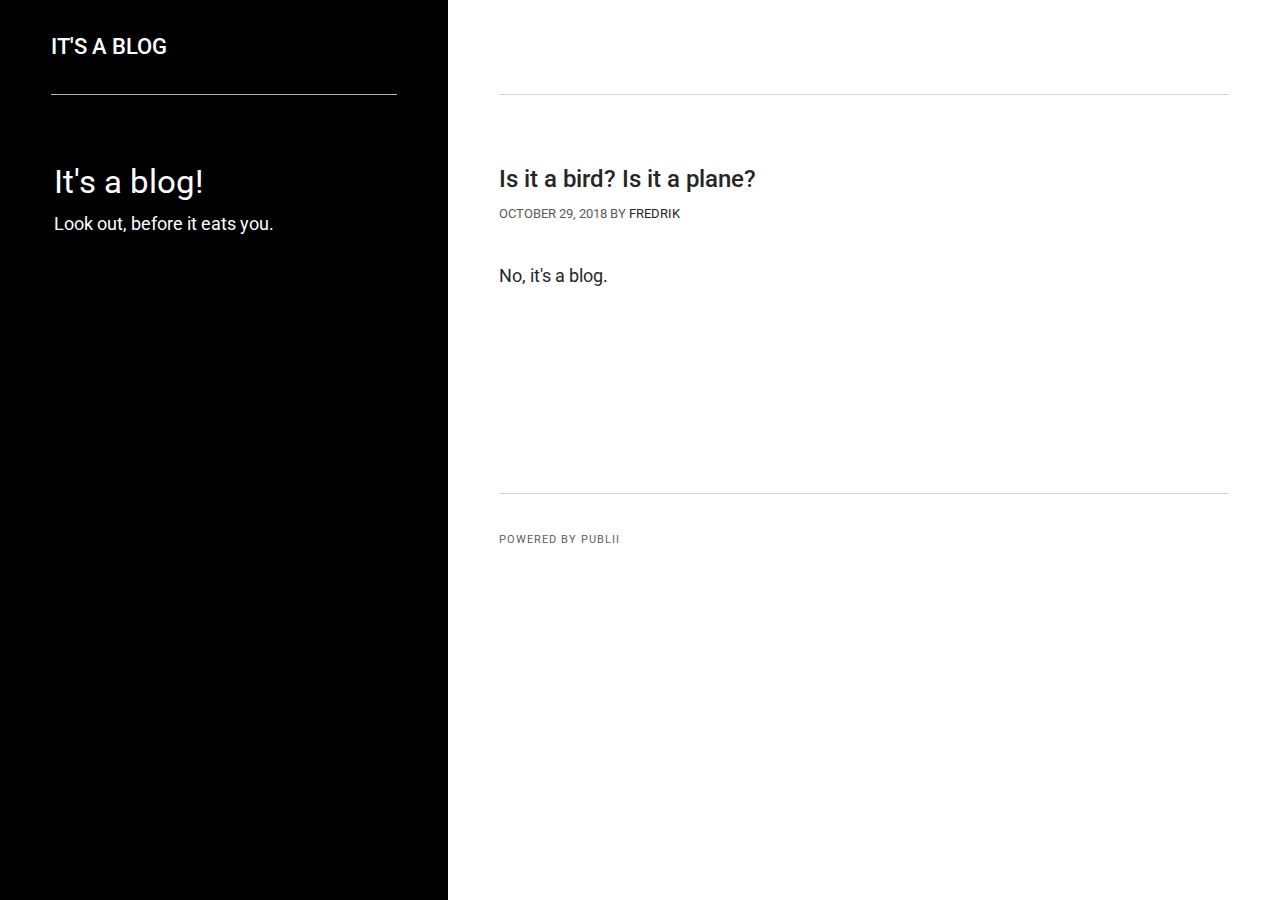
==== index.html @ d2c7bd65 "Updated from Publii" ====
<!DOCTYPE html><html lang="en"><head><meta charset="utf-8"><meta http-equiv="X-UA-Compatible" content="IE=edge"><meta name="viewport" content="width=device-width,initial-scale=1"><title>My blog - It&#x27;s a blog</title><meta name="robots" content="noindex,nofollow"><meta name="generator" content="Publii Open-Source CMS for Static Site"><link rel="amphtml" href="https://barris.github.io/itsablog/amp/"><link type="application/atom+xml" rel="alternate" href="https://barris.github.io/itsablog/feed.xml"><meta property="og:title" content="My blog - It's a blog"><meta property="og:site_name" content="My blog - It's a blog"><meta property="og:description" content=""><meta property="og:url" content="https://barris.github.io/itsablog/"><meta property="og:type" content="website"><link rel="preconnect" href="https://fonts.gstatic.com/" crossorigin><link href="https://fonts.googleapis.com/css?family=Roboto:400,500" rel="stylesheet"><link rel="stylesheet" href="https://barris.github.io/itsablog/assets/css/style.css?v=dab53b03d83ace3270810db005a2e58d"><script type="application/ld+json">{"@context":"http://schema.org","@type":"Organization","name":"It's a blog","url":"https://barris.github.io/itsablog"}</script><script async src="https://barris.github.io/itsablog/assets/js/lazysizes.min.js?v=1239f0aa630e2933ace7c34a24b07984"></script><script>(function(h,o,t,j,a,r){
        h.hj=h.hj||function(){(h.hj.q=h.hj.q||[]).push(arguments)};
        h._hjSettings={hjid:1068604,hjsv:6};
        a=o.getElementsByTagName('head')[0];
        r=o.createElement('script');r.async=1;
        r.src=t+h._hjSettings.hjid+j+h._hjSettings.hjsv;
        a.appendChild(r);
    })(window,document,'https://static.hotjar.com/c/hotjar-','.js?sv=');</script></head><body><div class="container"><nav class="menu"><ul class="navbar__menu"></ul><button class="menu__close js-menu__close">Close</button></nav><div class="content js-content"><header><div class="top"><a class="logo" href="https://barris.github.io/itsablog">It&#x27;s a blog</a></div><div class="top top--right is-sticky"></div></header><main class="main"><section class="main__left"><header><h1>It's a blog!</h1><p>Look out, before it eats you.</p></header></section><div class="main__right category"><div><article><header><h2><a href="https://barris.github.io/itsablog/is-it-a-bird-is-it-a-plane/">Is it a bird? Is it a plane?</a></h2><p class="post__meta"><time datetime="2018-10-29T11:16">October 29, 2018 </time>by <a href="https://barris.github.io/itsablog/authors/fredrik/" title="Fredrik">Fredrik</a></p></header><p>No, it's a blog.</p></article></div></div></main><footer class="footer"><div class="footer__copyright">Powered by Publii</div></footer></div></div><script defer="defer" src="https://code.jquery.com/jquery-3.2.1.slim.min.js" integrity="sha256-k2WSCIexGzOj3Euiig+TlR8gA0EmPjuc79OEeY5L45g=" crossorigin="anonymous"></script><script defer="defer" src="https://barris.github.io/itsablog/assets/js/scripts.min.js?v=26d3bc49d3a07b5c3737fd74ea1ba4d4"></script></body></html>
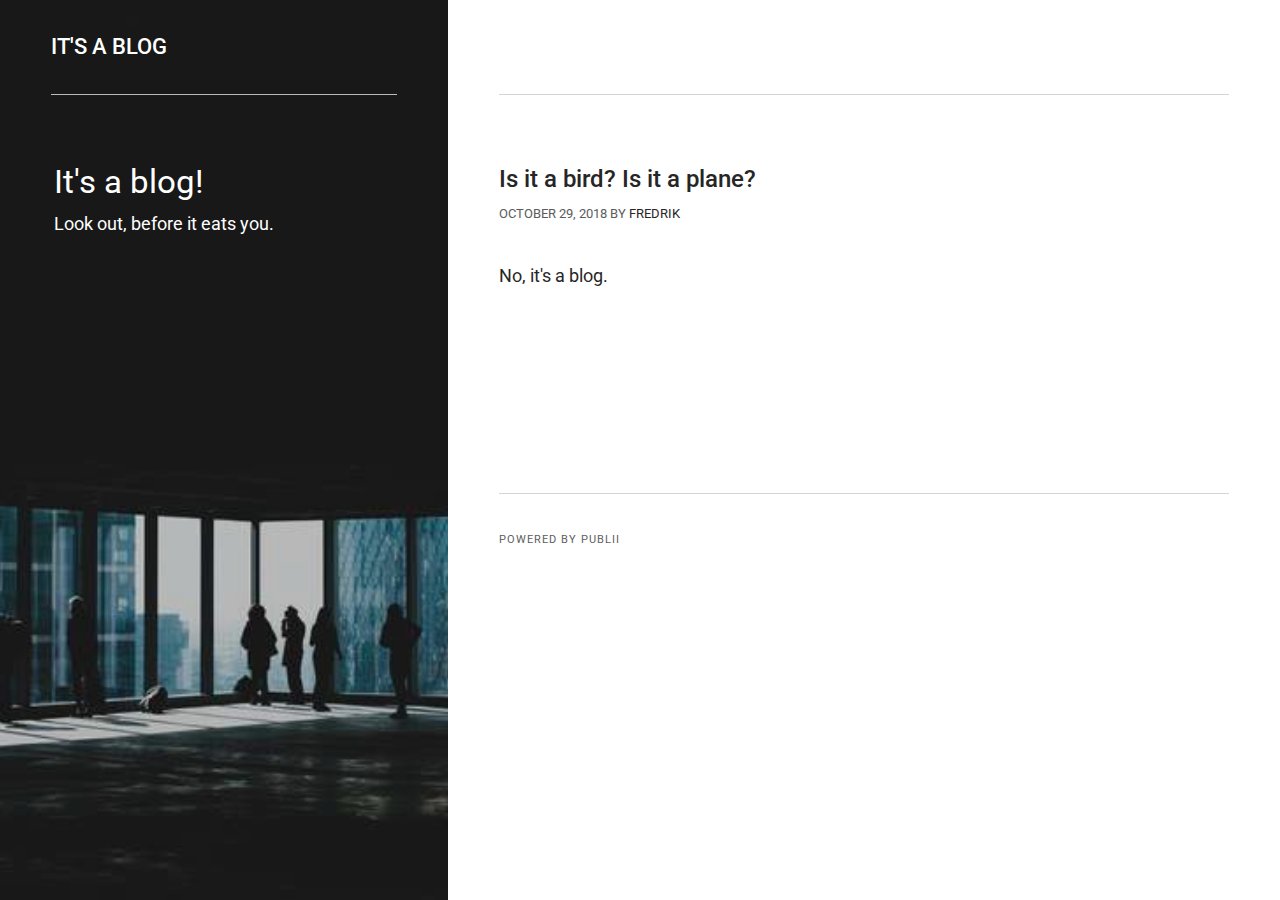
==== commit 9fd6c0e5: "Updated from Publii" ====
--- a/index.html
+++ b/index.html
@@ -5,4 +5,4 @@
         r=o.createElement('script');r.async=1;
         r.src=t+h._hjSettings.hjid+j+h._hjSettings.hjsv;
         a.appendChild(r);
-    })(window,document,'https://static.hotjar.com/c/hotjar-','.js?sv=');</script></head><body><div class="container"><nav class="menu"><ul class="navbar__menu"></ul><button class="menu__close js-menu__close">Close</button></nav><div class="content js-content"><header><div class="top"><a class="logo" href="https://barris.github.io/itsablog">It&#x27;s a blog</a></div><div class="top top--right is-sticky"></div></header><main class="main"><section class="main__left"><header><h1>It's a blog!</h1><p>Look out, before it eats you.</p></header></section><div class="main__right category"><div><article><header><h2><a href="https://barris.github.io/itsablog/is-it-a-bird-is-it-a-plane/">Is it a bird? Is it a plane?</a></h2><p class="post__meta"><time datetime="2018-10-29T11:16">October 29, 2018 </time>by <a href="https://barris.github.io/itsablog/authors/fredrik/" title="Fredrik">Fredrik</a></p></header><p>No, it's a blog.</p></article></div></div></main><footer class="footer"><div class="footer__copyright">Powered by Publii</div></footer></div></div><script defer="defer" src="https://code.jquery.com/jquery-3.2.1.slim.min.js" integrity="sha256-k2WSCIexGzOj3Euiig+TlR8gA0EmPjuc79OEeY5L45g=" crossorigin="anonymous"></script><script defer="defer" src="https://barris.github.io/itsablog/assets/js/scripts.min.js?v=26d3bc49d3a07b5c3737fd74ea1ba4d4"></script></body></html>+    })(window,document,'https://static.hotjar.com/c/hotjar-','.js?sv=');</script></head><body><div class="container"><nav class="menu"><ul class="navbar__menu"></ul><button class="menu__close js-menu__close">Close</button></nav><div class="content js-content"><header><div class="top"><a class="logo" href="https://barris.github.io/itsablog">It&#x27;s a blog</a></div><div class="top top--right is-sticky"></div></header><main class="main"><section class="main__left"><div class="hero"><img src="https://barris.github.io/itsablog/media/website/aaron-betts-1102572-unsplash.jpg" srcset="https://barris.github.io/itsablog/media/website/responsive/aaron-betts-1102572-unsplash-xs.jpg 300w, https://barris.github.io/itsablog/media/website/responsive/aaron-betts-1102572-unsplash-sm.jpg 480w, https://barris.github.io/itsablog/media/website/responsive/aaron-betts-1102572-unsplash-md.jpg 768w, https://barris.github.io/itsablog/media/website/responsive/aaron-betts-1102572-unsplash-lg.jpg 1024w, https://barris.github.io/itsablog/media/website/responsive/aaron-betts-1102572-unsplash-xl.jpg 1280w, https://barris.github.io/itsablog/media/website/responsive/aaron-betts-1102572-unsplash-2xl.jpg 1600w" sizes="(min-width: 61.3125em) 50vw, 100vw" alt=""></div><header><h1>It's a blog!</h1><p>Look out, before it eats you.</p></header></section><div class="main__right category"><div><article><header><h2><a href="https://barris.github.io/itsablog/is-it-a-bird-is-it-a-plane/">Is it a bird? Is it a plane?</a></h2><p class="post__meta"><time datetime="2018-10-29T11:16">October 29, 2018 </time>by <a href="https://barris.github.io/itsablog/authors/fredrik/" title="Fredrik">Fredrik</a></p></header><p>No, it's a blog.</p></article></div></div></main><footer class="footer"><div class="footer__copyright">Powered by Publii</div></footer></div></div><script defer="defer" src="https://code.jquery.com/jquery-3.2.1.slim.min.js" integrity="sha256-k2WSCIexGzOj3Euiig+TlR8gA0EmPjuc79OEeY5L45g=" crossorigin="anonymous"></script><script defer="defer" src="https://barris.github.io/itsablog/assets/js/scripts.min.js?v=26d3bc49d3a07b5c3737fd74ea1ba4d4"></script></body></html>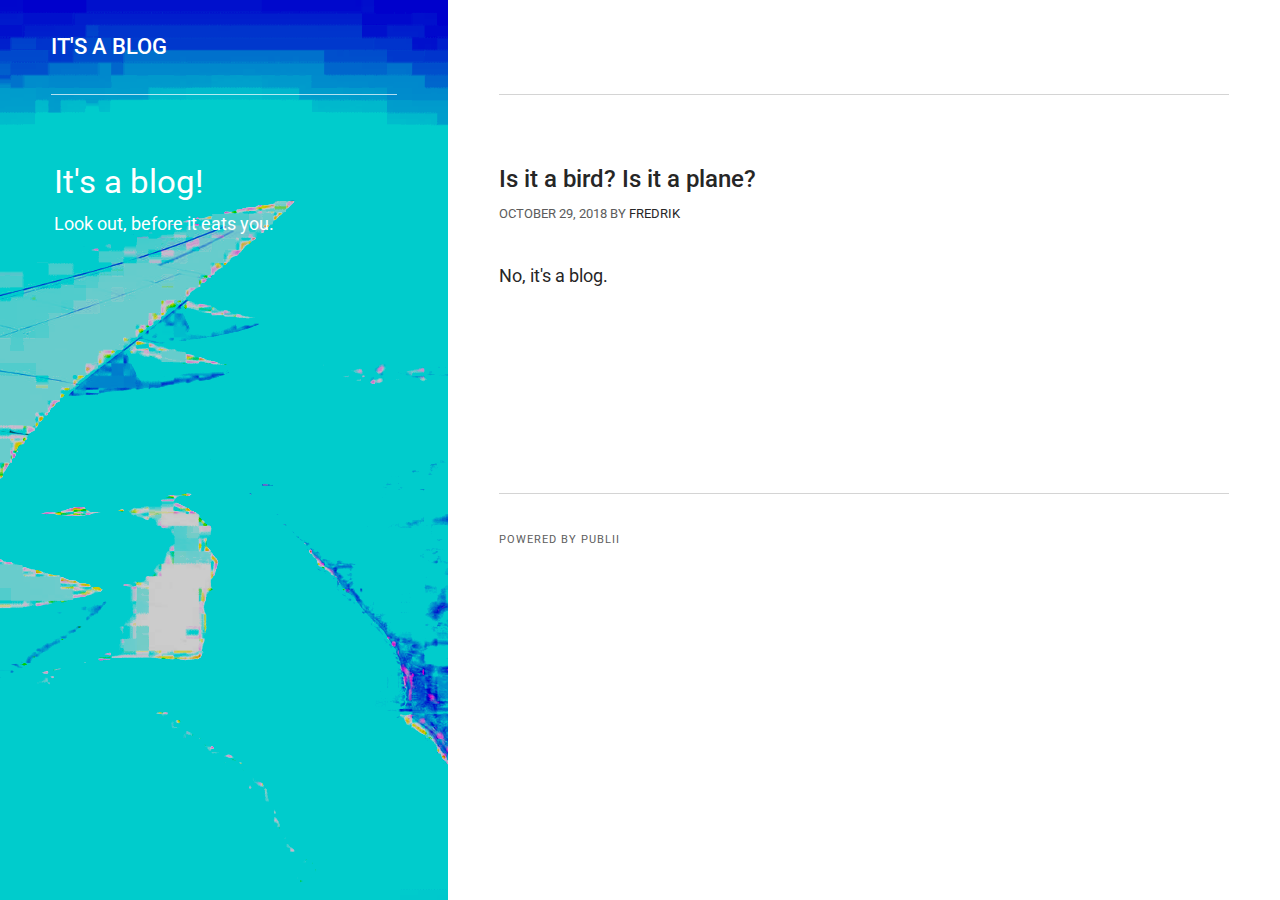
==== commit 61426d01: "Updated from Publii" ====
--- a/index.html
+++ b/index.html
@@ -5,4 +5,4 @@
         r=o.createElement('script');r.async=1;
         r.src=t+h._hjSettings.hjid+j+h._hjSettings.hjsv;
         a.appendChild(r);
-    })(window,document,'https://static.hotjar.com/c/hotjar-','.js?sv=');</script></head><body><div class="container"><nav class="menu"><ul class="navbar__menu"></ul><button class="menu__close js-menu__close">Close</button></nav><div class="content js-content"><header><div class="top"><a class="logo" href="https://barris.github.io/itsablog">It&#x27;s a blog</a></div><div class="top top--right is-sticky"></div></header><main class="main"><section class="main__left"><div class="hero"><img src="https://barris.github.io/itsablog/media/website/aaron-betts-1102572-unsplash.jpg" srcset="https://barris.github.io/itsablog/media/website/responsive/aaron-betts-1102572-unsplash-xs.jpg 300w, https://barris.github.io/itsablog/media/website/responsive/aaron-betts-1102572-unsplash-sm.jpg 480w, https://barris.github.io/itsablog/media/website/responsive/aaron-betts-1102572-unsplash-md.jpg 768w, https://barris.github.io/itsablog/media/website/responsive/aaron-betts-1102572-unsplash-lg.jpg 1024w, https://barris.github.io/itsablog/media/website/responsive/aaron-betts-1102572-unsplash-xl.jpg 1280w, https://barris.github.io/itsablog/media/website/responsive/aaron-betts-1102572-unsplash-2xl.jpg 1600w" sizes="(min-width: 61.3125em) 50vw, 100vw" alt=""></div><header><h1>It's a blog!</h1><p>Look out, before it eats you.</p></header></section><div class="main__right category"><div><article><header><h2><a href="https://barris.github.io/itsablog/is-it-a-bird-is-it-a-plane/">Is it a bird? Is it a plane?</a></h2><p class="post__meta"><time datetime="2018-10-29T11:16">October 29, 2018 </time>by <a href="https://barris.github.io/itsablog/authors/fredrik/" title="Fredrik">Fredrik</a></p></header><p>No, it's a blog.</p></article></div></div></main><footer class="footer"><div class="footer__copyright">Powered by Publii</div></footer></div></div><script defer="defer" src="https://code.jquery.com/jquery-3.2.1.slim.min.js" integrity="sha256-k2WSCIexGzOj3Euiig+TlR8gA0EmPjuc79OEeY5L45g=" crossorigin="anonymous"></script><script defer="defer" src="https://barris.github.io/itsablog/assets/js/scripts.min.js?v=26d3bc49d3a07b5c3737fd74ea1ba4d4"></script></body></html>+    })(window,document,'https://static.hotjar.com/c/hotjar-','.js?sv=');</script></head><body><div class="container"><nav class="menu"><ul class="navbar__menu"></ul><button class="menu__close js-menu__close">Close</button></nav><div class="content js-content"><header><div class="top"><a class="logo" href="https://barris.github.io/itsablog">It&#x27;s a blog</a></div><div class="top top--right is-sticky"></div></header><main class="main"><section class="main__left"><div class="hero"><img src="https://barris.github.io/itsablog/media/website/simon-maage-575413-unsplash.jpg" srcset="https://barris.github.io/itsablog/media/website/responsive/simon-maage-575413-unsplash-xs.jpg 300w, https://barris.github.io/itsablog/media/website/responsive/simon-maage-575413-unsplash-sm.jpg 480w, https://barris.github.io/itsablog/media/website/responsive/simon-maage-575413-unsplash-md.jpg 768w, https://barris.github.io/itsablog/media/website/responsive/simon-maage-575413-unsplash-lg.jpg 1024w, https://barris.github.io/itsablog/media/website/responsive/simon-maage-575413-unsplash-xl.jpg 1280w, https://barris.github.io/itsablog/media/website/responsive/simon-maage-575413-unsplash-2xl.jpg 1600w" sizes="(min-width: 61.3125em) 50vw, 100vw" alt=""></div><header><h1>It's a blog!</h1><p>Look out, before it eats you.</p></header></section><div class="main__right category"><div><article><header><h2><a href="https://barris.github.io/itsablog/is-it-a-bird-is-it-a-plane/">Is it a bird? Is it a plane?</a></h2><p class="post__meta"><time datetime="2018-10-29T11:16">October 29, 2018 </time>by <a href="https://barris.github.io/itsablog/authors/fredrik/" title="Fredrik">Fredrik</a></p></header><p>No, it's a blog.</p></article></div></div></main><footer class="footer"><div class="footer__copyright">Powered by Publii</div></footer></div></div><script defer="defer" src="https://code.jquery.com/jquery-3.2.1.slim.min.js" integrity="sha256-k2WSCIexGzOj3Euiig+TlR8gA0EmPjuc79OEeY5L45g=" crossorigin="anonymous"></script><script defer="defer" src="https://barris.github.io/itsablog/assets/js/scripts.min.js?v=26d3bc49d3a07b5c3737fd74ea1ba4d4"></script></body></html>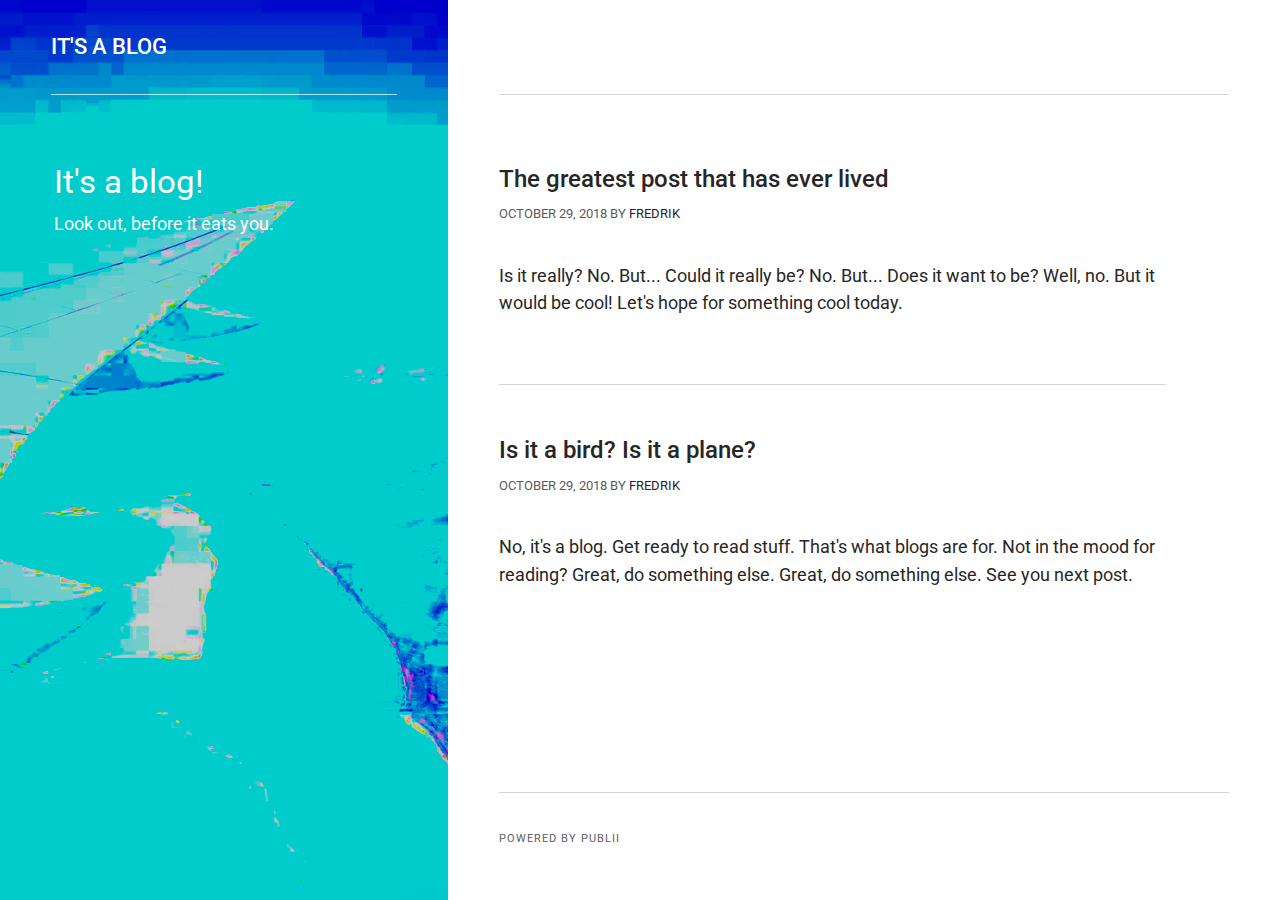
==== commit 2f66dc61: "Updated from Publii" ====
--- a/index.html
+++ b/index.html
@@ -1,8 +1,8 @@
-<!DOCTYPE html><html lang="en"><head><meta charset="utf-8"><meta http-equiv="X-UA-Compatible" content="IE=edge"><meta name="viewport" content="width=device-width,initial-scale=1"><title>My blog - It&#x27;s a blog</title><meta name="robots" content="noindex,nofollow"><meta name="generator" content="Publii Open-Source CMS for Static Site"><link rel="amphtml" href="https://barris.github.io/itsablog/amp/"><link type="application/atom+xml" rel="alternate" href="https://barris.github.io/itsablog/feed.xml"><meta property="og:title" content="My blog - It's a blog"><meta property="og:site_name" content="My blog - It's a blog"><meta property="og:description" content=""><meta property="og:url" content="https://barris.github.io/itsablog/"><meta property="og:type" content="website"><link rel="preconnect" href="https://fonts.gstatic.com/" crossorigin><link href="https://fonts.googleapis.com/css?family=Roboto:400,500" rel="stylesheet"><link rel="stylesheet" href="https://barris.github.io/itsablog/assets/css/style.css?v=dab53b03d83ace3270810db005a2e58d"><script type="application/ld+json">{"@context":"http://schema.org","@type":"Organization","name":"It's a blog","url":"https://barris.github.io/itsablog"}</script><script async src="https://barris.github.io/itsablog/assets/js/lazysizes.min.js?v=1239f0aa630e2933ace7c34a24b07984"></script><script>(function(h,o,t,j,a,r){
+<!DOCTYPE html><html lang="en"><head><meta charset="utf-8"><meta http-equiv="X-UA-Compatible" content="IE=edge"><meta name="viewport" content="width=device-width,initial-scale=1"><title>My blog - It&#x27;s a blog</title><meta name="robots" content="noindex,nofollow"><meta name="generator" content="Publii Open-Source CMS for Static Site"><link rel="amphtml" href="https://barris.github.io/itsablog/amp/"><link type="application/atom+xml" rel="alternate" href="https://barris.github.io/itsablog/feed.xml"><meta property="og:title" content="My blog - It's a blog"><meta property="og:site_name" content="My blog - It's a blog"><meta property="og:description" content=""><meta property="og:url" content="https://barris.github.io/itsablog/"><meta property="og:type" content="website"><link rel="preconnect" href="https://fonts.gstatic.com/" crossorigin><link href="https://fonts.googleapis.com/css?family=Roboto:400,500" rel="stylesheet"><link rel="stylesheet" href="https://barris.github.io/itsablog/assets/css/style.css?v=7dbe8b554c48e36a7910f6cd50629383"><script type="application/ld+json">{"@context":"http://schema.org","@type":"Organization","name":"It's a blog","url":"https://barris.github.io/itsablog"}</script><script async src="https://barris.github.io/itsablog/assets/js/lazysizes.min.js?v=1239f0aa630e2933ace7c34a24b07984"></script><script>(function(h,o,t,j,a,r){
         h.hj=h.hj||function(){(h.hj.q=h.hj.q||[]).push(arguments)};
         h._hjSettings={hjid:1068604,hjsv:6};
         a=o.getElementsByTagName('head')[0];
         r=o.createElement('script');r.async=1;
         r.src=t+h._hjSettings.hjid+j+h._hjSettings.hjsv;
         a.appendChild(r);
-    })(window,document,'https://static.hotjar.com/c/hotjar-','.js?sv=');</script></head><body><div class="container"><nav class="menu"><ul class="navbar__menu"></ul><button class="menu__close js-menu__close">Close</button></nav><div class="content js-content"><header><div class="top"><a class="logo" href="https://barris.github.io/itsablog">It&#x27;s a blog</a></div><div class="top top--right is-sticky"></div></header><main class="main"><section class="main__left"><div class="hero"><img src="https://barris.github.io/itsablog/media/website/simon-maage-575413-unsplash.jpg" srcset="https://barris.github.io/itsablog/media/website/responsive/simon-maage-575413-unsplash-xs.jpg 300w, https://barris.github.io/itsablog/media/website/responsive/simon-maage-575413-unsplash-sm.jpg 480w, https://barris.github.io/itsablog/media/website/responsive/simon-maage-575413-unsplash-md.jpg 768w, https://barris.github.io/itsablog/media/website/responsive/simon-maage-575413-unsplash-lg.jpg 1024w, https://barris.github.io/itsablog/media/website/responsive/simon-maage-575413-unsplash-xl.jpg 1280w, https://barris.github.io/itsablog/media/website/responsive/simon-maage-575413-unsplash-2xl.jpg 1600w" sizes="(min-width: 61.3125em) 50vw, 100vw" alt=""></div><header><h1>It's a blog!</h1><p>Look out, before it eats you.</p></header></section><div class="main__right category"><div><article><header><h2><a href="https://barris.github.io/itsablog/is-it-a-bird-is-it-a-plane/">Is it a bird? Is it a plane?</a></h2><p class="post__meta"><time datetime="2018-10-29T11:16">October 29, 2018 </time>by <a href="https://barris.github.io/itsablog/authors/fredrik/" title="Fredrik">Fredrik</a></p></header><p>No, it's a blog.</p></article></div></div></main><footer class="footer"><div class="footer__copyright">Powered by Publii</div></footer></div></div><script defer="defer" src="https://code.jquery.com/jquery-3.2.1.slim.min.js" integrity="sha256-k2WSCIexGzOj3Euiig+TlR8gA0EmPjuc79OEeY5L45g=" crossorigin="anonymous"></script><script defer="defer" src="https://barris.github.io/itsablog/assets/js/scripts.min.js?v=26d3bc49d3a07b5c3737fd74ea1ba4d4"></script></body></html>+    })(window,document,'https://static.hotjar.com/c/hotjar-','.js?sv=');</script></head><body><div class="container"><nav class="menu"><ul class="navbar__menu"></ul><button class="menu__close js-menu__close">Close</button></nav><div class="content js-content"><header><div class="top"><a class="logo" href="https://barris.github.io/itsablog">It&#x27;s a blog</a></div><div class="top top--right is-sticky"></div></header><main class="main"><section class="main__left"><div class="hero"><img src="https://barris.github.io/itsablog/media/website/simon-maage-575413-unsplash.jpg" srcset="https://barris.github.io/itsablog/media/website/responsive/simon-maage-575413-unsplash-xs.jpg 300w, https://barris.github.io/itsablog/media/website/responsive/simon-maage-575413-unsplash-sm.jpg 480w, https://barris.github.io/itsablog/media/website/responsive/simon-maage-575413-unsplash-md.jpg 768w, https://barris.github.io/itsablog/media/website/responsive/simon-maage-575413-unsplash-lg.jpg 1024w, https://barris.github.io/itsablog/media/website/responsive/simon-maage-575413-unsplash-xl.jpg 1280w, https://barris.github.io/itsablog/media/website/responsive/simon-maage-575413-unsplash-2xl.jpg 1600w" sizes="(min-width: 61.3125em) 50vw, 100vw" alt=""></div><header><h1>It's a blog!</h1><p>Look out, before it eats you.</p></header></section><div class="main__right category"><div><article><header><h2><a href="https://barris.github.io/itsablog/the-greatest-post-that-has-ever-lived/">The greatest post that has ever lived</a></h2><p class="post__meta"><time datetime="2018-10-29T12:18">October 29, 2018 </time>by <a href="https://barris.github.io/itsablog/authors/fredrik/" title="Fredrik">Fredrik</a></p></header><p>Is it really? No. But... Could it really be? No. But... Does it want to be? Well, no. But it would be cool! Let's hope for something cool today.</p></article><article><header><h2><a href="https://barris.github.io/itsablog/is-it-a-bird-is-it-a-plane/">Is it a bird? Is it a plane?</a></h2><p class="post__meta"><time datetime="2018-10-29T11:16">October 29, 2018 </time>by <a href="https://barris.github.io/itsablog/authors/fredrik/" title="Fredrik">Fredrik</a></p></header><p>No, it's a blog. Get ready to read stuff. That's what blogs are for. Not in the mood for reading? Great, do something else. Great, do something else. See you next post.</p></article></div></div></main><footer class="footer"><div class="footer__copyright">Powered by Publii</div></footer></div></div><script defer="defer" src="https://code.jquery.com/jquery-3.2.1.slim.min.js" integrity="sha256-k2WSCIexGzOj3Euiig+TlR8gA0EmPjuc79OEeY5L45g=" crossorigin="anonymous"></script><script defer="defer" src="https://barris.github.io/itsablog/assets/js/scripts.min.js?v=26d3bc49d3a07b5c3737fd74ea1ba4d4"></script></body></html>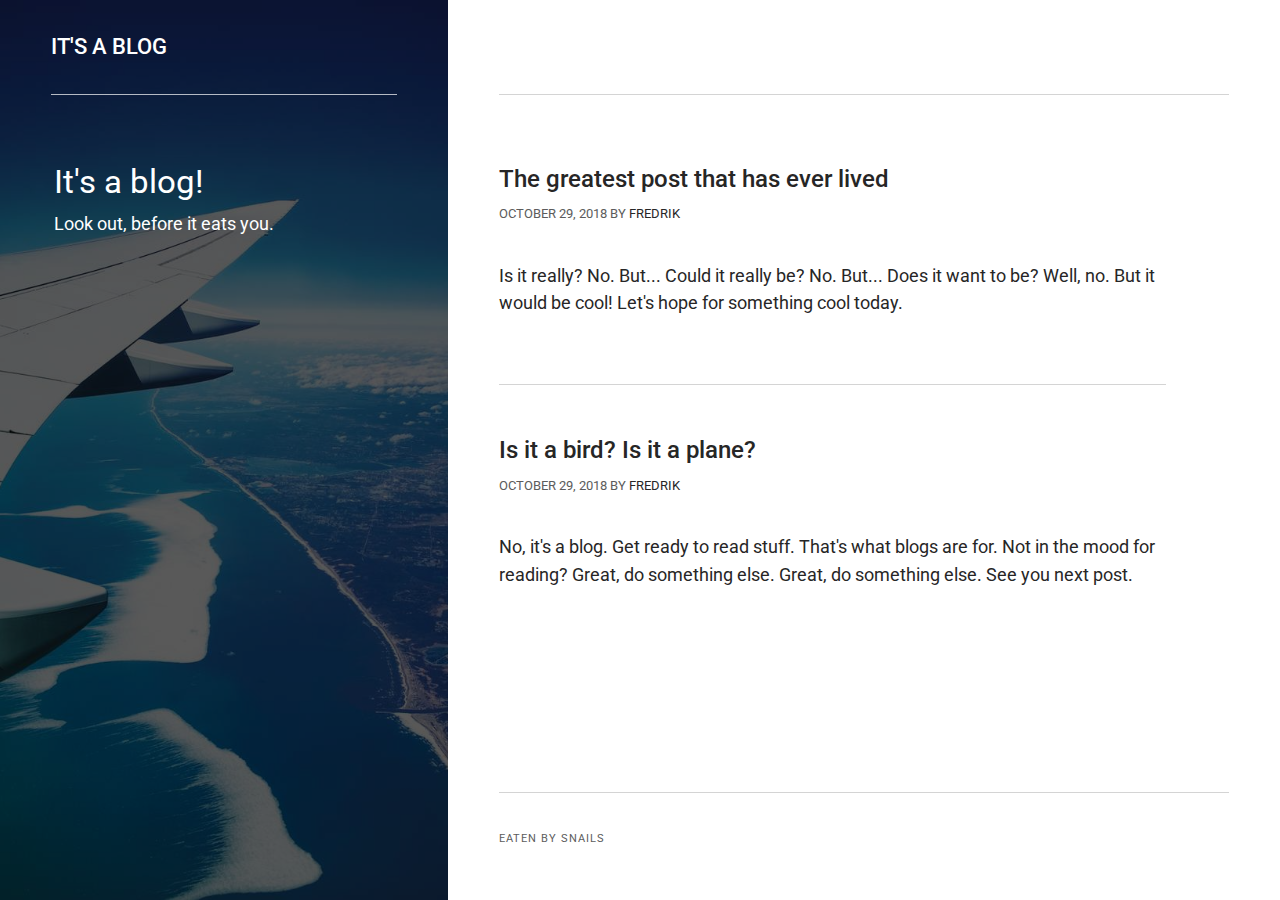
==== commit 82843ba2: "Updated from Publii" ====
--- a/index.html
+++ b/index.html
@@ -1,8 +1,8 @@
-<!DOCTYPE html><html lang="en"><head><meta charset="utf-8"><meta http-equiv="X-UA-Compatible" content="IE=edge"><meta name="viewport" content="width=device-width,initial-scale=1"><title>My blog - It&#x27;s a blog</title><meta name="robots" content="noindex,nofollow"><meta name="generator" content="Publii Open-Source CMS for Static Site"><link rel="amphtml" href="https://barris.github.io/itsablog/amp/"><link type="application/atom+xml" rel="alternate" href="https://barris.github.io/itsablog/feed.xml"><meta property="og:title" content="My blog - It's a blog"><meta property="og:site_name" content="My blog - It's a blog"><meta property="og:description" content=""><meta property="og:url" content="https://barris.github.io/itsablog/"><meta property="og:type" content="website"><link rel="preconnect" href="https://fonts.gstatic.com/" crossorigin><link href="https://fonts.googleapis.com/css?family=Roboto:400,500" rel="stylesheet"><link rel="stylesheet" href="https://barris.github.io/itsablog/assets/css/style.css?v=7dbe8b554c48e36a7910f6cd50629383"><script type="application/ld+json">{"@context":"http://schema.org","@type":"Organization","name":"It's a blog","url":"https://barris.github.io/itsablog"}</script><script async src="https://barris.github.io/itsablog/assets/js/lazysizes.min.js?v=1239f0aa630e2933ace7c34a24b07984"></script><script>(function(h,o,t,j,a,r){
+<!DOCTYPE html><html lang="en"><head><meta charset="utf-8"><meta http-equiv="X-UA-Compatible" content="IE=edge"><meta name="viewport" content="width=device-width,initial-scale=1"><title>My blog - It&#x27;s a blog</title><meta name="robots" content="noindex,nofollow"><meta name="generator" content="Publii Open-Source CMS for Static Site"><link rel="amphtml" href="https://barris.github.io/itsablog/amp/"><link type="application/atom+xml" rel="alternate" href="https://barris.github.io/itsablog/feed.xml"><meta property="og:title" content="My blog - It's a blog"><meta property="og:site_name" content="My blog - It's a blog"><meta property="og:description" content=""><meta property="og:url" content="https://barris.github.io/itsablog/"><meta property="og:type" content="website"><link rel="preconnect" href="https://fonts.gstatic.com/" crossorigin><link href="https://fonts.googleapis.com/css?family=Roboto:400,500" rel="stylesheet"><link rel="stylesheet" href="https://barris.github.io/itsablog/assets/css/style.css?v=d5ae4668098d812b1a0d141c1a2e9059"><script type="application/ld+json">{"@context":"http://schema.org","@type":"Organization","name":"It's a blog","url":"https://barris.github.io/itsablog"}</script><script async src="https://barris.github.io/itsablog/assets/js/lazysizes.min.js?v=1239f0aa630e2933ace7c34a24b07984"></script><script>(function(h,o,t,j,a,r){
         h.hj=h.hj||function(){(h.hj.q=h.hj.q||[]).push(arguments)};
         h._hjSettings={hjid:1068604,hjsv:6};
         a=o.getElementsByTagName('head')[0];
         r=o.createElement('script');r.async=1;
         r.src=t+h._hjSettings.hjid+j+h._hjSettings.hjsv;
         a.appendChild(r);
-    })(window,document,'https://static.hotjar.com/c/hotjar-','.js?sv=');</script></head><body><div class="container"><nav class="menu"><ul class="navbar__menu"></ul><button class="menu__close js-menu__close">Close</button></nav><div class="content js-content"><header><div class="top"><a class="logo" href="https://barris.github.io/itsablog">It&#x27;s a blog</a></div><div class="top top--right is-sticky"></div></header><main class="main"><section class="main__left"><div class="hero"><img src="https://barris.github.io/itsablog/media/website/simon-maage-575413-unsplash.jpg" srcset="https://barris.github.io/itsablog/media/website/responsive/simon-maage-575413-unsplash-xs.jpg 300w, https://barris.github.io/itsablog/media/website/responsive/simon-maage-575413-unsplash-sm.jpg 480w, https://barris.github.io/itsablog/media/website/responsive/simon-maage-575413-unsplash-md.jpg 768w, https://barris.github.io/itsablog/media/website/responsive/simon-maage-575413-unsplash-lg.jpg 1024w, https://barris.github.io/itsablog/media/website/responsive/simon-maage-575413-unsplash-xl.jpg 1280w, https://barris.github.io/itsablog/media/website/responsive/simon-maage-575413-unsplash-2xl.jpg 1600w" sizes="(min-width: 61.3125em) 50vw, 100vw" alt=""></div><header><h1>It's a blog!</h1><p>Look out, before it eats you.</p></header></section><div class="main__right category"><div><article><header><h2><a href="https://barris.github.io/itsablog/the-greatest-post-that-has-ever-lived/">The greatest post that has ever lived</a></h2><p class="post__meta"><time datetime="2018-10-29T12:18">October 29, 2018 </time>by <a href="https://barris.github.io/itsablog/authors/fredrik/" title="Fredrik">Fredrik</a></p></header><p>Is it really? No. But... Could it really be? No. But... Does it want to be? Well, no. But it would be cool! Let's hope for something cool today.</p></article><article><header><h2><a href="https://barris.github.io/itsablog/is-it-a-bird-is-it-a-plane/">Is it a bird? Is it a plane?</a></h2><p class="post__meta"><time datetime="2018-10-29T11:16">October 29, 2018 </time>by <a href="https://barris.github.io/itsablog/authors/fredrik/" title="Fredrik">Fredrik</a></p></header><p>No, it's a blog. Get ready to read stuff. That's what blogs are for. Not in the mood for reading? Great, do something else. Great, do something else. See you next post.</p></article></div></div></main><footer class="footer"><div class="footer__copyright">Powered by Publii</div></footer></div></div><script defer="defer" src="https://code.jquery.com/jquery-3.2.1.slim.min.js" integrity="sha256-k2WSCIexGzOj3Euiig+TlR8gA0EmPjuc79OEeY5L45g=" crossorigin="anonymous"></script><script defer="defer" src="https://barris.github.io/itsablog/assets/js/scripts.min.js?v=26d3bc49d3a07b5c3737fd74ea1ba4d4"></script></body></html>+    })(window,document,'https://static.hotjar.com/c/hotjar-','.js?sv=');</script></head><body><div class="container"><nav class="menu"><ul class="navbar__menu"></ul><button class="menu__close js-menu__close">Close</button></nav><div class="content js-content"><header><div class="top"><a class="logo" href="https://barris.github.io/itsablog">It&#x27;s a blog</a></div><div class="top top--right is-sticky"></div></header><main class="main"><section class="main__left"><div class="hero"><img src="https://barris.github.io/itsablog/media/website/simon-maage-575413-unsplash.jpg" srcset="https://barris.github.io/itsablog/media/website/responsive/simon-maage-575413-unsplash-xs.jpg 300w, https://barris.github.io/itsablog/media/website/responsive/simon-maage-575413-unsplash-sm.jpg 480w, https://barris.github.io/itsablog/media/website/responsive/simon-maage-575413-unsplash-md.jpg 768w, https://barris.github.io/itsablog/media/website/responsive/simon-maage-575413-unsplash-lg.jpg 1024w, https://barris.github.io/itsablog/media/website/responsive/simon-maage-575413-unsplash-xl.jpg 1280w, https://barris.github.io/itsablog/media/website/responsive/simon-maage-575413-unsplash-2xl.jpg 1600w" sizes="(min-width: 61.3125em) 50vw, 100vw" alt=""></div><header><h1>It's a blog!</h1><p>Look out, before it eats you.</p></header></section><div class="main__right category"><div><article><header><h2><a href="https://barris.github.io/itsablog/the-greatest-post-that-has-ever-lived/">The greatest post that has ever lived</a></h2><p class="post__meta"><time datetime="2018-10-29T12:18">October 29, 2018 </time>by <a href="https://barris.github.io/itsablog/authors/fredrik/" title="Fredrik">Fredrik</a></p></header><p>Is it really? No. But... Could it really be? No. But... Does it want to be? Well, no. But it would be cool! Let's hope for something cool today.</p></article><article><header><h2><a href="https://barris.github.io/itsablog/is-it-a-bird-is-it-a-plane/">Is it a bird? Is it a plane?</a></h2><p class="post__meta"><time datetime="2018-10-29T11:16">October 29, 2018 </time>by <a href="https://barris.github.io/itsablog/authors/fredrik/" title="Fredrik">Fredrik</a></p></header><p>No, it's a blog. Get ready to read stuff. That's what blogs are for. Not in the mood for reading? Great, do something else. Great, do something else. See you next post.</p></article></div></div></main><footer class="footer"><div class="footer__copyright">Eaten by snails</div></footer></div></div><script defer="defer" src="https://code.jquery.com/jquery-3.2.1.slim.min.js" integrity="sha256-k2WSCIexGzOj3Euiig+TlR8gA0EmPjuc79OEeY5L45g=" crossorigin="anonymous"></script><script defer="defer" src="https://barris.github.io/itsablog/assets/js/scripts.min.js?v=26d3bc49d3a07b5c3737fd74ea1ba4d4"></script></body></html>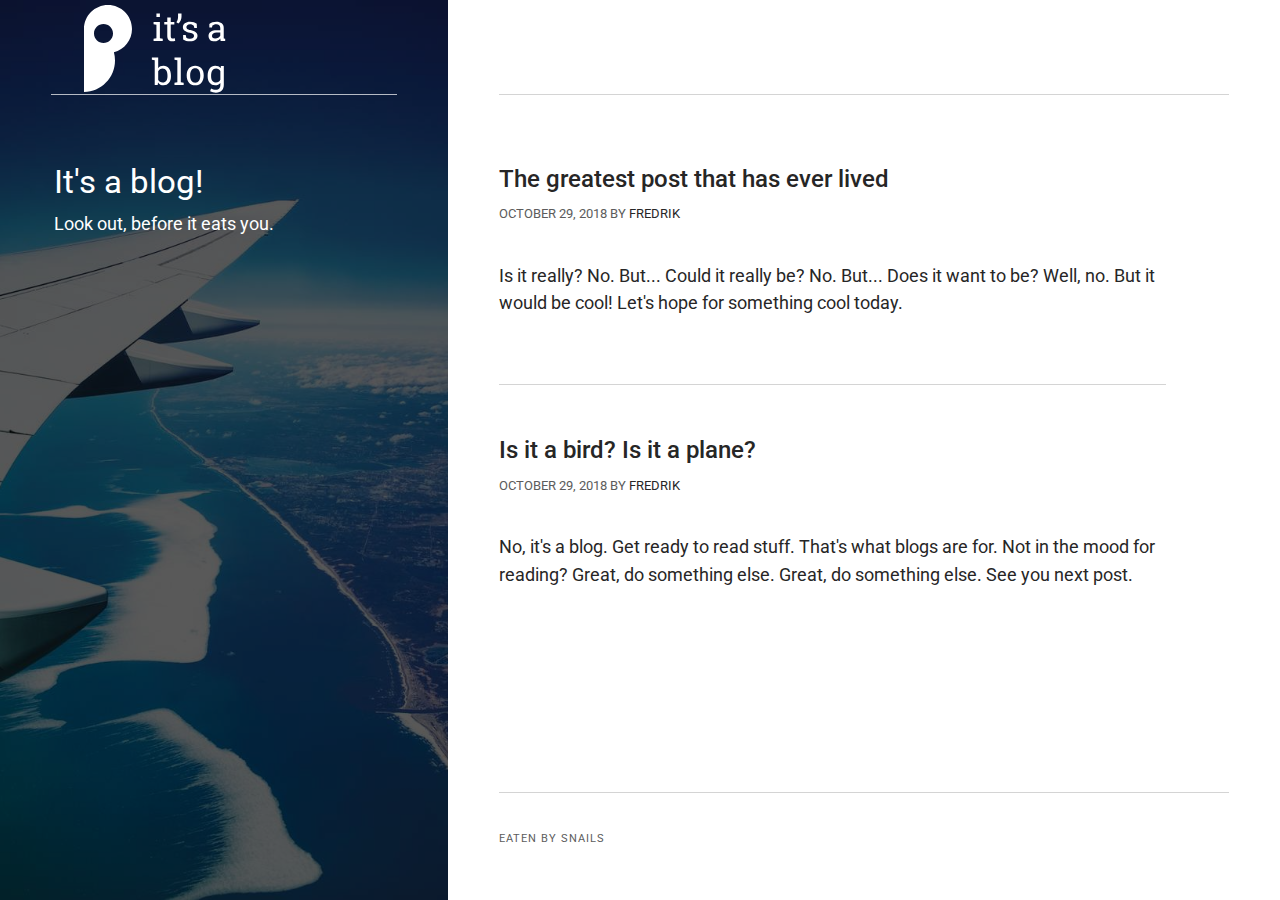
==== commit 0952e5f4: "Updated from Publii" ====
--- a/index.html
+++ b/index.html
@@ -1,8 +1,8 @@
-<!DOCTYPE html><html lang="en"><head><meta charset="utf-8"><meta http-equiv="X-UA-Compatible" content="IE=edge"><meta name="viewport" content="width=device-width,initial-scale=1"><title>My blog - It&#x27;s a blog</title><meta name="robots" content="noindex,nofollow"><meta name="generator" content="Publii Open-Source CMS for Static Site"><link rel="amphtml" href="https://barris.github.io/itsablog/amp/"><link type="application/atom+xml" rel="alternate" href="https://barris.github.io/itsablog/feed.xml"><meta property="og:title" content="My blog - It's a blog"><meta property="og:site_name" content="My blog - It's a blog"><meta property="og:description" content=""><meta property="og:url" content="https://barris.github.io/itsablog/"><meta property="og:type" content="website"><link rel="preconnect" href="https://fonts.gstatic.com/" crossorigin><link href="https://fonts.googleapis.com/css?family=Roboto:400,500" rel="stylesheet"><link rel="stylesheet" href="https://barris.github.io/itsablog/assets/css/style.css?v=d5ae4668098d812b1a0d141c1a2e9059"><script type="application/ld+json">{"@context":"http://schema.org","@type":"Organization","name":"It's a blog","url":"https://barris.github.io/itsablog"}</script><script async src="https://barris.github.io/itsablog/assets/js/lazysizes.min.js?v=1239f0aa630e2933ace7c34a24b07984"></script><script>(function(h,o,t,j,a,r){
+<!DOCTYPE html><html lang="en"><head><meta charset="utf-8"><meta http-equiv="X-UA-Compatible" content="IE=edge"><meta name="viewport" content="width=device-width,initial-scale=1"><title>My blog - It&#x27;s a blog</title><meta name="robots" content="noindex,nofollow"><meta name="generator" content="Publii Open-Source CMS for Static Site"><link rel="amphtml" href="https://barris.github.io/itsablog/amp/"><link type="application/atom+xml" rel="alternate" href="https://barris.github.io/itsablog/feed.xml"><meta property="og:title" content="My blog - It's a blog"><meta property="og:image" content="https://barris.github.io/itsablog/media/website/its-a-blogo.svg"><meta property="og:site_name" content="My blog - It's a blog"><meta property="og:description" content=""><meta property="og:url" content="https://barris.github.io/itsablog/"><meta property="og:type" content="website"><link rel="preconnect" href="https://fonts.gstatic.com/" crossorigin><link href="https://fonts.googleapis.com/css?family=Roboto:400,500" rel="stylesheet"><link rel="stylesheet" href="https://barris.github.io/itsablog/assets/css/style.css?v=d5ae4668098d812b1a0d141c1a2e9059"><script type="application/ld+json">{"@context":"http://schema.org","@type":"Organization","name":"It's a blog","logo":"https://barris.github.io/itsablog/media/website/its-a-blogo.svg","url":"https://barris.github.io/itsablog"}</script><script async src="https://barris.github.io/itsablog/assets/js/lazysizes.min.js?v=1239f0aa630e2933ace7c34a24b07984"></script><script>(function(h,o,t,j,a,r){
         h.hj=h.hj||function(){(h.hj.q=h.hj.q||[]).push(arguments)};
         h._hjSettings={hjid:1068604,hjsv:6};
         a=o.getElementsByTagName('head')[0];
         r=o.createElement('script');r.async=1;
         r.src=t+h._hjSettings.hjid+j+h._hjSettings.hjsv;
         a.appendChild(r);
-    })(window,document,'https://static.hotjar.com/c/hotjar-','.js?sv=');</script></head><body><div class="container"><nav class="menu"><ul class="navbar__menu"></ul><button class="menu__close js-menu__close">Close</button></nav><div class="content js-content"><header><div class="top"><a class="logo" href="https://barris.github.io/itsablog">It&#x27;s a blog</a></div><div class="top top--right is-sticky"></div></header><main class="main"><section class="main__left"><div class="hero"><img src="https://barris.github.io/itsablog/media/website/simon-maage-575413-unsplash.jpg" srcset="https://barris.github.io/itsablog/media/website/responsive/simon-maage-575413-unsplash-xs.jpg 300w, https://barris.github.io/itsablog/media/website/responsive/simon-maage-575413-unsplash-sm.jpg 480w, https://barris.github.io/itsablog/media/website/responsive/simon-maage-575413-unsplash-md.jpg 768w, https://barris.github.io/itsablog/media/website/responsive/simon-maage-575413-unsplash-lg.jpg 1024w, https://barris.github.io/itsablog/media/website/responsive/simon-maage-575413-unsplash-xl.jpg 1280w, https://barris.github.io/itsablog/media/website/responsive/simon-maage-575413-unsplash-2xl.jpg 1600w" sizes="(min-width: 61.3125em) 50vw, 100vw" alt=""></div><header><h1>It's a blog!</h1><p>Look out, before it eats you.</p></header></section><div class="main__right category"><div><article><header><h2><a href="https://barris.github.io/itsablog/the-greatest-post-that-has-ever-lived/">The greatest post that has ever lived</a></h2><p class="post__meta"><time datetime="2018-10-29T12:18">October 29, 2018 </time>by <a href="https://barris.github.io/itsablog/authors/fredrik/" title="Fredrik">Fredrik</a></p></header><p>Is it really? No. But... Could it really be? No. But... Does it want to be? Well, no. But it would be cool! Let's hope for something cool today.</p></article><article><header><h2><a href="https://barris.github.io/itsablog/is-it-a-bird-is-it-a-plane/">Is it a bird? Is it a plane?</a></h2><p class="post__meta"><time datetime="2018-10-29T11:16">October 29, 2018 </time>by <a href="https://barris.github.io/itsablog/authors/fredrik/" title="Fredrik">Fredrik</a></p></header><p>No, it's a blog. Get ready to read stuff. That's what blogs are for. Not in the mood for reading? Great, do something else. Great, do something else. See you next post.</p></article></div></div></main><footer class="footer"><div class="footer__copyright">Eaten by snails</div></footer></div></div><script defer="defer" src="https://code.jquery.com/jquery-3.2.1.slim.min.js" integrity="sha256-k2WSCIexGzOj3Euiig+TlR8gA0EmPjuc79OEeY5L45g=" crossorigin="anonymous"></script><script defer="defer" src="https://barris.github.io/itsablog/assets/js/scripts.min.js?v=26d3bc49d3a07b5c3737fd74ea1ba4d4"></script></body></html>+    })(window,document,'https://static.hotjar.com/c/hotjar-','.js?sv=');</script></head><body><div class="container"><nav class="menu"><ul class="navbar__menu"></ul><button class="menu__close js-menu__close">Close</button></nav><div class="content js-content"><header><div class="top"><a class="logo" href="https://barris.github.io/itsablog"><img src="https://barris.github.io/itsablog/media/website/its-a-blogo.svg" alt="It&#x27;s a blog"></a></div><div class="top top--right is-sticky"></div></header><main class="main"><section class="main__left"><div class="hero"><img src="https://barris.github.io/itsablog/media/website/simon-maage-575413-unsplash.jpg" srcset="https://barris.github.io/itsablog/media/website/responsive/simon-maage-575413-unsplash-xs.jpg 300w, https://barris.github.io/itsablog/media/website/responsive/simon-maage-575413-unsplash-sm.jpg 480w, https://barris.github.io/itsablog/media/website/responsive/simon-maage-575413-unsplash-md.jpg 768w, https://barris.github.io/itsablog/media/website/responsive/simon-maage-575413-unsplash-lg.jpg 1024w, https://barris.github.io/itsablog/media/website/responsive/simon-maage-575413-unsplash-xl.jpg 1280w, https://barris.github.io/itsablog/media/website/responsive/simon-maage-575413-unsplash-2xl.jpg 1600w" sizes="(min-width: 61.3125em) 50vw, 100vw" alt=""></div><header><h1>It's a blog!</h1><p>Look out, before it eats you.</p></header></section><div class="main__right category"><div><article><header><h2><a href="https://barris.github.io/itsablog/the-greatest-post-that-has-ever-lived/">The greatest post that has ever lived</a></h2><p class="post__meta"><time datetime="2018-10-29T12:18">October 29, 2018 </time>by <a href="https://barris.github.io/itsablog/authors/fredrik/" title="Fredrik">Fredrik</a></p></header><p>Is it really? No. But... Could it really be? No. But... Does it want to be? Well, no. But it would be cool! Let's hope for something cool today.</p></article><article><header><h2><a href="https://barris.github.io/itsablog/is-it-a-bird-is-it-a-plane/">Is it a bird? Is it a plane?</a></h2><p class="post__meta"><time datetime="2018-10-29T11:16">October 29, 2018 </time>by <a href="https://barris.github.io/itsablog/authors/fredrik/" title="Fredrik">Fredrik</a></p></header><p>No, it's a blog. Get ready to read stuff. That's what blogs are for. Not in the mood for reading? Great, do something else. Great, do something else. See you next post.</p></article></div></div></main><footer class="footer"><div class="footer__copyright">Eaten by snails</div></footer></div></div><script defer="defer" src="https://code.jquery.com/jquery-3.2.1.slim.min.js" integrity="sha256-k2WSCIexGzOj3Euiig+TlR8gA0EmPjuc79OEeY5L45g=" crossorigin="anonymous"></script><script defer="defer" src="https://barris.github.io/itsablog/assets/js/scripts.min.js?v=26d3bc49d3a07b5c3737fd74ea1ba4d4"></script></body></html>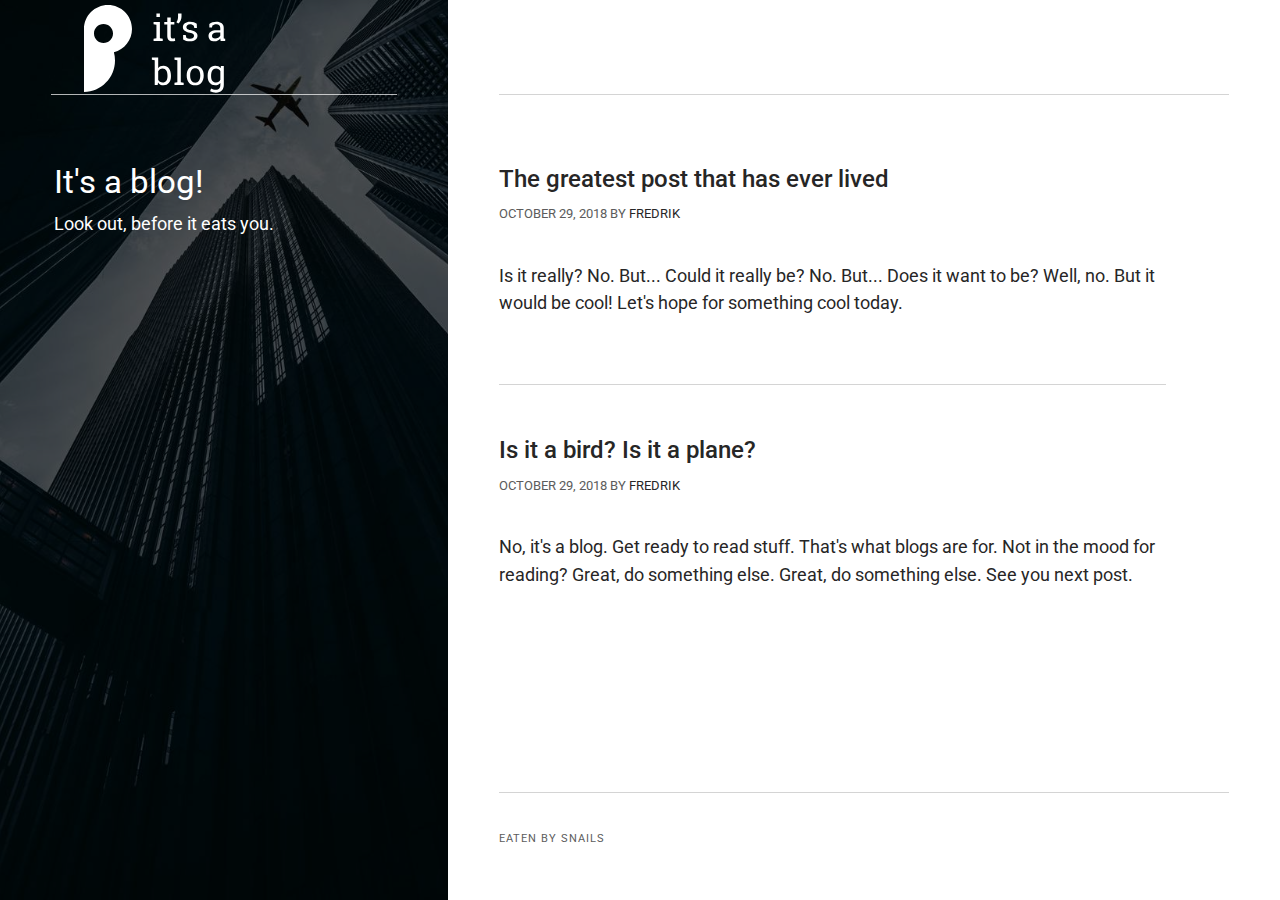
==== commit a77b6553: "Updated from Publii" ====
--- a/index.html
+++ b/index.html
@@ -1,8 +1,8 @@
-<!DOCTYPE html><html lang="en"><head><meta charset="utf-8"><meta http-equiv="X-UA-Compatible" content="IE=edge"><meta name="viewport" content="width=device-width,initial-scale=1"><title>My blog - It&#x27;s a blog</title><meta name="robots" content="noindex,nofollow"><meta name="generator" content="Publii Open-Source CMS for Static Site"><link rel="amphtml" href="https://barris.github.io/itsablog/amp/"><link type="application/atom+xml" rel="alternate" href="https://barris.github.io/itsablog/feed.xml"><meta property="og:title" content="My blog - It's a blog"><meta property="og:image" content="https://barris.github.io/itsablog/media/website/its-a-blogo.svg"><meta property="og:site_name" content="My blog - It's a blog"><meta property="og:description" content=""><meta property="og:url" content="https://barris.github.io/itsablog/"><meta property="og:type" content="website"><link rel="preconnect" href="https://fonts.gstatic.com/" crossorigin><link href="https://fonts.googleapis.com/css?family=Roboto:400,500" rel="stylesheet"><link rel="stylesheet" href="https://barris.github.io/itsablog/assets/css/style.css?v=d5ae4668098d812b1a0d141c1a2e9059"><script type="application/ld+json">{"@context":"http://schema.org","@type":"Organization","name":"It's a blog","logo":"https://barris.github.io/itsablog/media/website/its-a-blogo.svg","url":"https://barris.github.io/itsablog"}</script><script async src="https://barris.github.io/itsablog/assets/js/lazysizes.min.js?v=1239f0aa630e2933ace7c34a24b07984"></script><script>(function(h,o,t,j,a,r){
+<!DOCTYPE html><html lang="en"><head><meta charset="utf-8"><meta http-equiv="X-UA-Compatible" content="IE=edge"><meta name="viewport" content="width=device-width,initial-scale=1"><title>My blog - It&#x27;s a blog</title><meta name="robots" content="noindex,nofollow"><meta name="generator" content="Publii Open-Source CMS for Static Site"><link rel="amphtml" href="https://barris.github.io/itsablog/amp/"><link type="application/atom+xml" rel="alternate" href="https://barris.github.io/itsablog/feed.xml"><meta property="og:title" content="My blog - It's a blog"><meta property="og:image" content="https://barris.github.io/itsablog/media/website/its-a-blogo.svg"><meta property="og:site_name" content="My blog - It's a blog"><meta property="og:description" content=""><meta property="og:url" content="https://barris.github.io/itsablog/"><meta property="og:type" content="website"><link rel="preconnect" href="https://fonts.gstatic.com/" crossorigin><link href="https://fonts.googleapis.com/css?family=Roboto:400,500" rel="stylesheet"><link rel="stylesheet" href="https://barris.github.io/itsablog/assets/css/style.css?v=fbca4553d11bf3d54e3322c90997c4fc"><script type="application/ld+json">{"@context":"http://schema.org","@type":"Organization","name":"It's a blog","logo":"https://barris.github.io/itsablog/media/website/its-a-blogo.svg","url":"https://barris.github.io/itsablog"}</script><script async src="https://barris.github.io/itsablog/assets/js/lazysizes.min.js?v=1239f0aa630e2933ace7c34a24b07984"></script><script>(function(h,o,t,j,a,r){
         h.hj=h.hj||function(){(h.hj.q=h.hj.q||[]).push(arguments)};
         h._hjSettings={hjid:1068604,hjsv:6};
         a=o.getElementsByTagName('head')[0];
         r=o.createElement('script');r.async=1;
         r.src=t+h._hjSettings.hjid+j+h._hjSettings.hjsv;
         a.appendChild(r);
-    })(window,document,'https://static.hotjar.com/c/hotjar-','.js?sv=');</script></head><body><div class="container"><nav class="menu"><ul class="navbar__menu"></ul><button class="menu__close js-menu__close">Close</button></nav><div class="content js-content"><header><div class="top"><a class="logo" href="https://barris.github.io/itsablog"><img src="https://barris.github.io/itsablog/media/website/its-a-blogo.svg" alt="It&#x27;s a blog"></a></div><div class="top top--right is-sticky"></div></header><main class="main"><section class="main__left"><div class="hero"><img src="https://barris.github.io/itsablog/media/website/simon-maage-575413-unsplash.jpg" srcset="https://barris.github.io/itsablog/media/website/responsive/simon-maage-575413-unsplash-xs.jpg 300w, https://barris.github.io/itsablog/media/website/responsive/simon-maage-575413-unsplash-sm.jpg 480w, https://barris.github.io/itsablog/media/website/responsive/simon-maage-575413-unsplash-md.jpg 768w, https://barris.github.io/itsablog/media/website/responsive/simon-maage-575413-unsplash-lg.jpg 1024w, https://barris.github.io/itsablog/media/website/responsive/simon-maage-575413-unsplash-xl.jpg 1280w, https://barris.github.io/itsablog/media/website/responsive/simon-maage-575413-unsplash-2xl.jpg 1600w" sizes="(min-width: 61.3125em) 50vw, 100vw" alt=""></div><header><h1>It's a blog!</h1><p>Look out, before it eats you.</p></header></section><div class="main__right category"><div><article><header><h2><a href="https://barris.github.io/itsablog/the-greatest-post-that-has-ever-lived/">The greatest post that has ever lived</a></h2><p class="post__meta"><time datetime="2018-10-29T12:18">October 29, 2018 </time>by <a href="https://barris.github.io/itsablog/authors/fredrik/" title="Fredrik">Fredrik</a></p></header><p>Is it really? No. But... Could it really be? No. But... Does it want to be? Well, no. But it would be cool! Let's hope for something cool today.</p></article><article><header><h2><a href="https://barris.github.io/itsablog/is-it-a-bird-is-it-a-plane/">Is it a bird? Is it a plane?</a></h2><p class="post__meta"><time datetime="2018-10-29T11:16">October 29, 2018 </time>by <a href="https://barris.github.io/itsablog/authors/fredrik/" title="Fredrik">Fredrik</a></p></header><p>No, it's a blog. Get ready to read stuff. That's what blogs are for. Not in the mood for reading? Great, do something else. Great, do something else. See you next post.</p></article></div></div></main><footer class="footer"><div class="footer__copyright">Eaten by snails</div></footer></div></div><script defer="defer" src="https://code.jquery.com/jquery-3.2.1.slim.min.js" integrity="sha256-k2WSCIexGzOj3Euiig+TlR8gA0EmPjuc79OEeY5L45g=" crossorigin="anonymous"></script><script defer="defer" src="https://barris.github.io/itsablog/assets/js/scripts.min.js?v=26d3bc49d3a07b5c3737fd74ea1ba4d4"></script></body></html>+    })(window,document,'https://static.hotjar.com/c/hotjar-','.js?sv=');</script></head><body><div class="container"><nav class="menu"><ul class="navbar__menu"></ul><button class="menu__close js-menu__close">Close</button></nav><div class="content js-content"><header><div class="top"><a class="logo" href="https://barris.github.io/itsablog"><img src="https://barris.github.io/itsablog/media/website/its-a-blogo.svg" alt="It&#x27;s a blog"></a></div><div class="top top--right is-sticky"></div></header><main class="main"><section class="main__left"><div class="hero"><img src="https://barris.github.io/itsablog/media/website/emily-reider-598252-unsplash.jpg" srcset="https://barris.github.io/itsablog/media/website/responsive/emily-reider-598252-unsplash-xs.jpg 300w, https://barris.github.io/itsablog/media/website/responsive/emily-reider-598252-unsplash-sm.jpg 480w, https://barris.github.io/itsablog/media/website/responsive/emily-reider-598252-unsplash-md.jpg 768w, https://barris.github.io/itsablog/media/website/responsive/emily-reider-598252-unsplash-lg.jpg 1024w, https://barris.github.io/itsablog/media/website/responsive/emily-reider-598252-unsplash-xl.jpg 1280w, https://barris.github.io/itsablog/media/website/responsive/emily-reider-598252-unsplash-2xl.jpg 1600w" sizes="(min-width: 61.3125em) 50vw, 100vw" alt=""></div><header><h1>It's a blog!</h1><p>Look out, before it eats you.</p></header></section><div class="main__right category"><div><article><header><h2><a href="https://barris.github.io/itsablog/the-greatest-post-that-has-ever-lived/">The greatest post that has ever lived</a></h2><p class="post__meta"><time datetime="2018-10-29T12:18">October 29, 2018 </time>by <a href="https://barris.github.io/itsablog/authors/fredrik/" title="Fredrik">Fredrik</a></p></header><p>Is it really? No. But... Could it really be? No. But... Does it want to be? Well, no. But it would be cool! Let's hope for something cool today.</p></article><article><header><h2><a href="https://barris.github.io/itsablog/is-it-a-bird-is-it-a-plane/">Is it a bird? Is it a plane?</a></h2><p class="post__meta"><time datetime="2018-10-29T11:16">October 29, 2018 </time>by <a href="https://barris.github.io/itsablog/authors/fredrik/" title="Fredrik">Fredrik</a></p></header><p>No, it's a blog. Get ready to read stuff. That's what blogs are for. Not in the mood for reading? Great, do something else. Great, do something else. See you next post.</p></article></div></div></main><footer class="footer"><div class="footer__copyright">Eaten by snails</div></footer></div></div><script defer="defer" src="https://code.jquery.com/jquery-3.2.1.slim.min.js" integrity="sha256-k2WSCIexGzOj3Euiig+TlR8gA0EmPjuc79OEeY5L45g=" crossorigin="anonymous"></script><script defer="defer" src="https://barris.github.io/itsablog/assets/js/scripts.min.js?v=26d3bc49d3a07b5c3737fd74ea1ba4d4"></script></body></html>